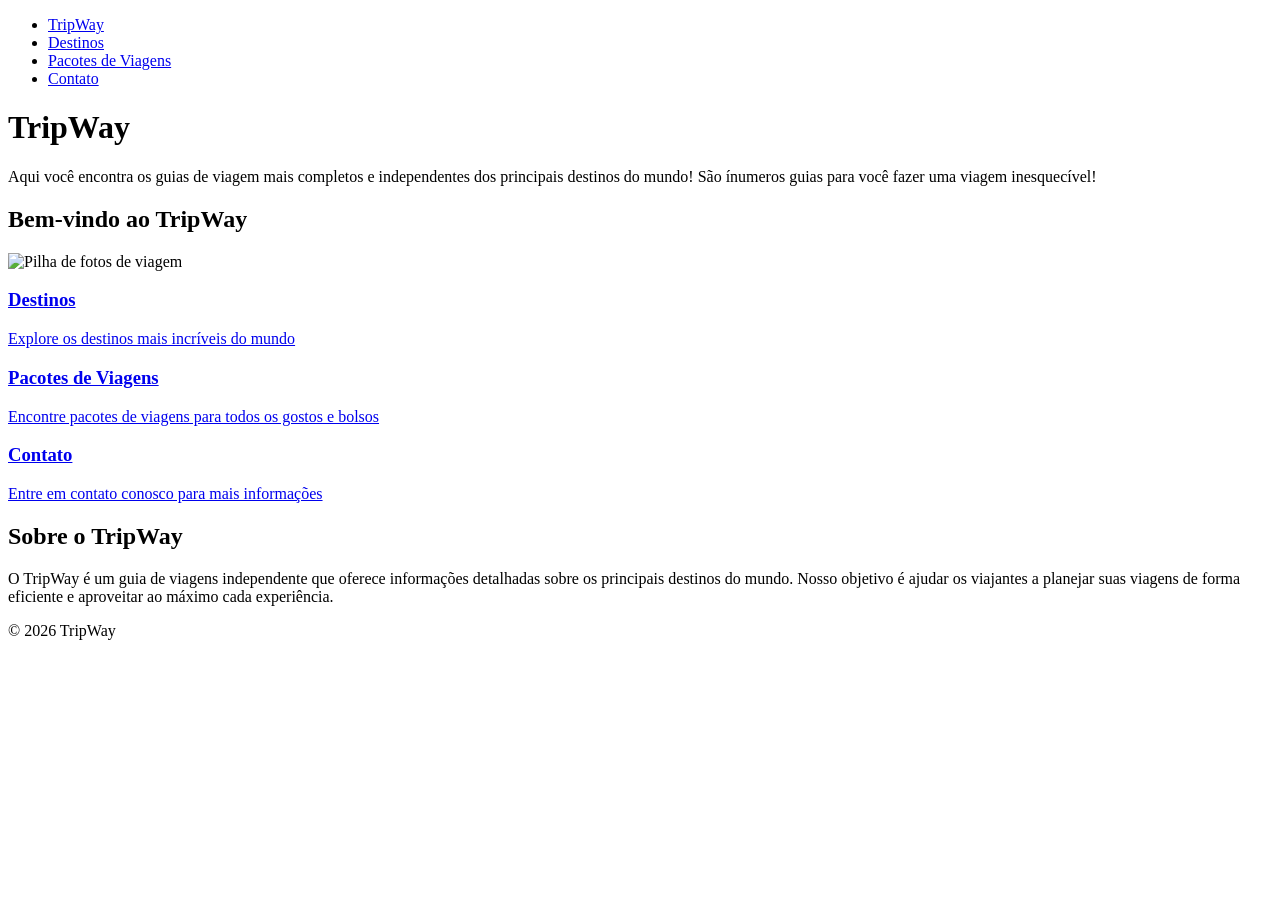
==== index.html @ 08980b52 "Merge pull request #4 from TripWay-Guia-de-Viagens/site_tripway Site tripway" ====
<!DOCTYPE html>
<html lang="pt-br">
<head>
    <meta charset="UTF-8">
    <meta name="viewport" content="width=device-width, initial-scale=1.0">
    <title>TripWay - Guia de Viagens</title>
</head>
<body>
    <nav>
        <ul>
            <li><a href="./index.html">TripWay</a></li>
            <li><a href="./pages/destinos.html">Destinos</a></li>
            <li><a href="./pages/pacotes.html">Pacotes de Viagens</a></li>
            <li><a href="./pages/contato.html">Contato</a></li>
        </ul>
    </nav>
    
    <header>
        <h1>TripWay</h1>
        <p>Aqui você encontra os guias de viagem mais completos e independentes dos principais destinos do mundo! São ínumeros guias para você fazer uma viagem inesquecível!</p>
    </header>

    <main>
        <section>
            <h2>Bem-vindo ao TripWay</h2>
            <img src="./images/imagemhome.jpg" alt="Pilha de fotos de viagem">

            <a href="./pages/destinos.html">
                <h3>Destinos</h3>
                <p>Explore os destinos mais incríveis do mundo</p>
            </a>

            <a href="./pages/pacotes.html">
                <h3>Pacotes de Viagens</h3>
                <p>Encontre pacotes de viagens para todos os gostos e bolsos</p>
            </a>

            <a href="./pages/contato.html">
                <h3>Contato</h3>
                <p>Entre em contato conosco para mais informações</p>
            </a>
        </section>

        <section>
            <h2>Sobre o TripWay</h2>
            <p>O TripWay é um guia de viagens independente que oferece informações detalhadas sobre os principais destinos do mundo. Nosso objetivo é ajudar os viajantes a planejar suas viagens de forma eficiente e aproveitar ao máximo cada experiência.</p>
        </section>
    </main>
    
    <footer>
        <p>© 2026 TripWay</p>
    </footer>
</body>
</html>
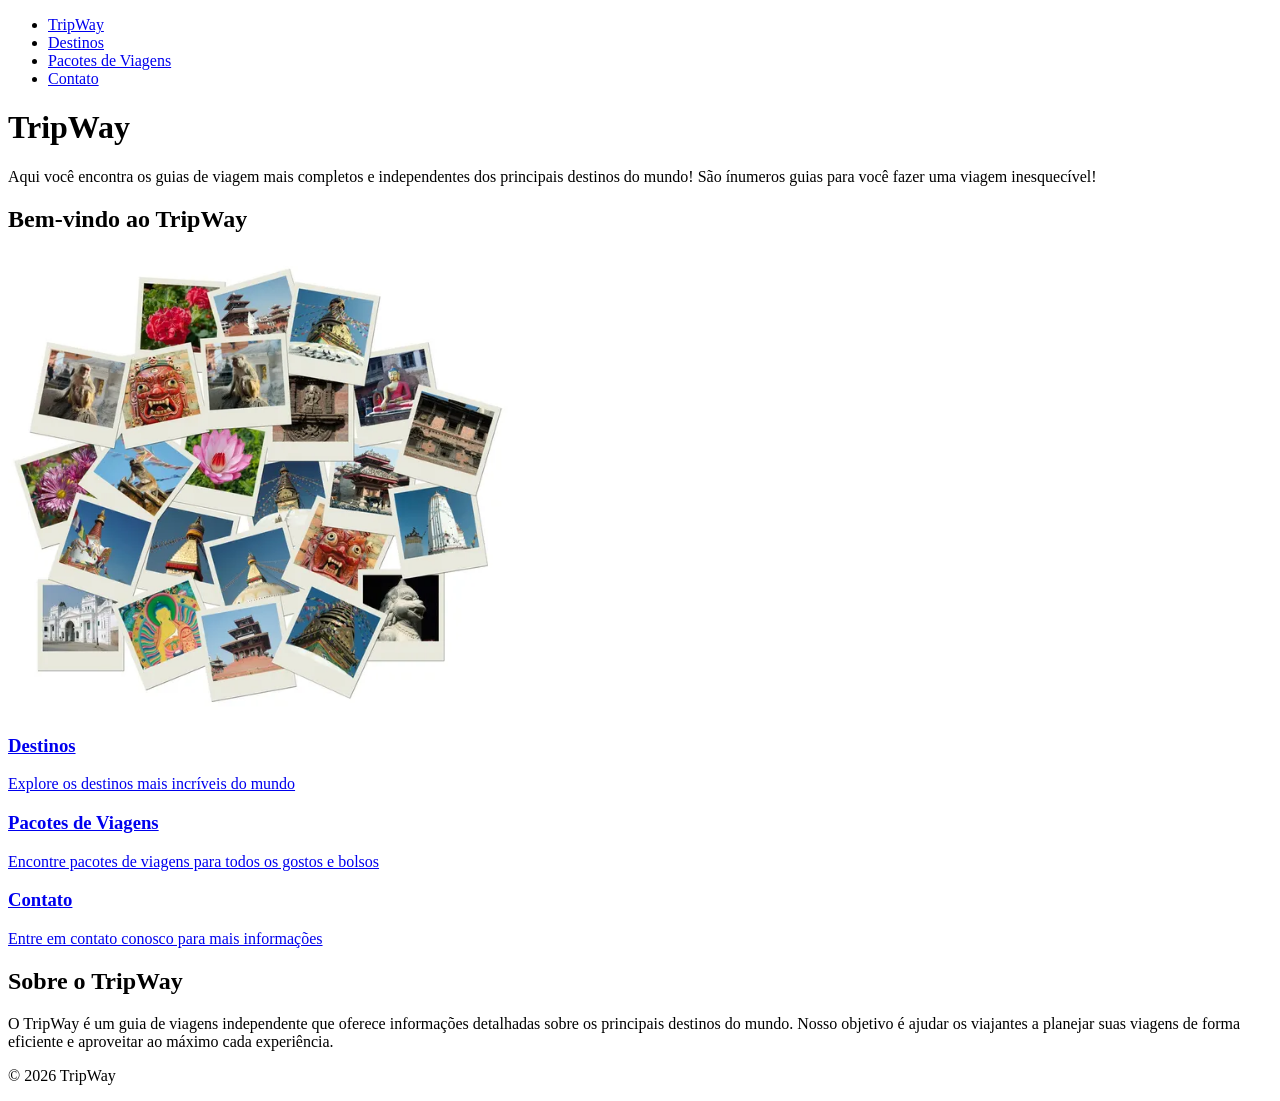
==== commit 7f8c12d4: "Merge pull request #5 from TripWay-Guia-de-Viagens/estrutura-tripway Estrutura tripway" ====
--- a/index.html
+++ b/index.html
@@ -23,7 +23,7 @@
     <main>
         <section>
             <h2>Bem-vindo ao TripWay</h2>
-            <img src="./images/imagemhome.jpg" alt="Pilha de fotos de viagem">
+            <img src="./images/homeimagem.jpg" width="500" alt="Pilha de fotos de viagem">
 
             <a href="./pages/destinos.html">
                 <h3>Destinos</h3>
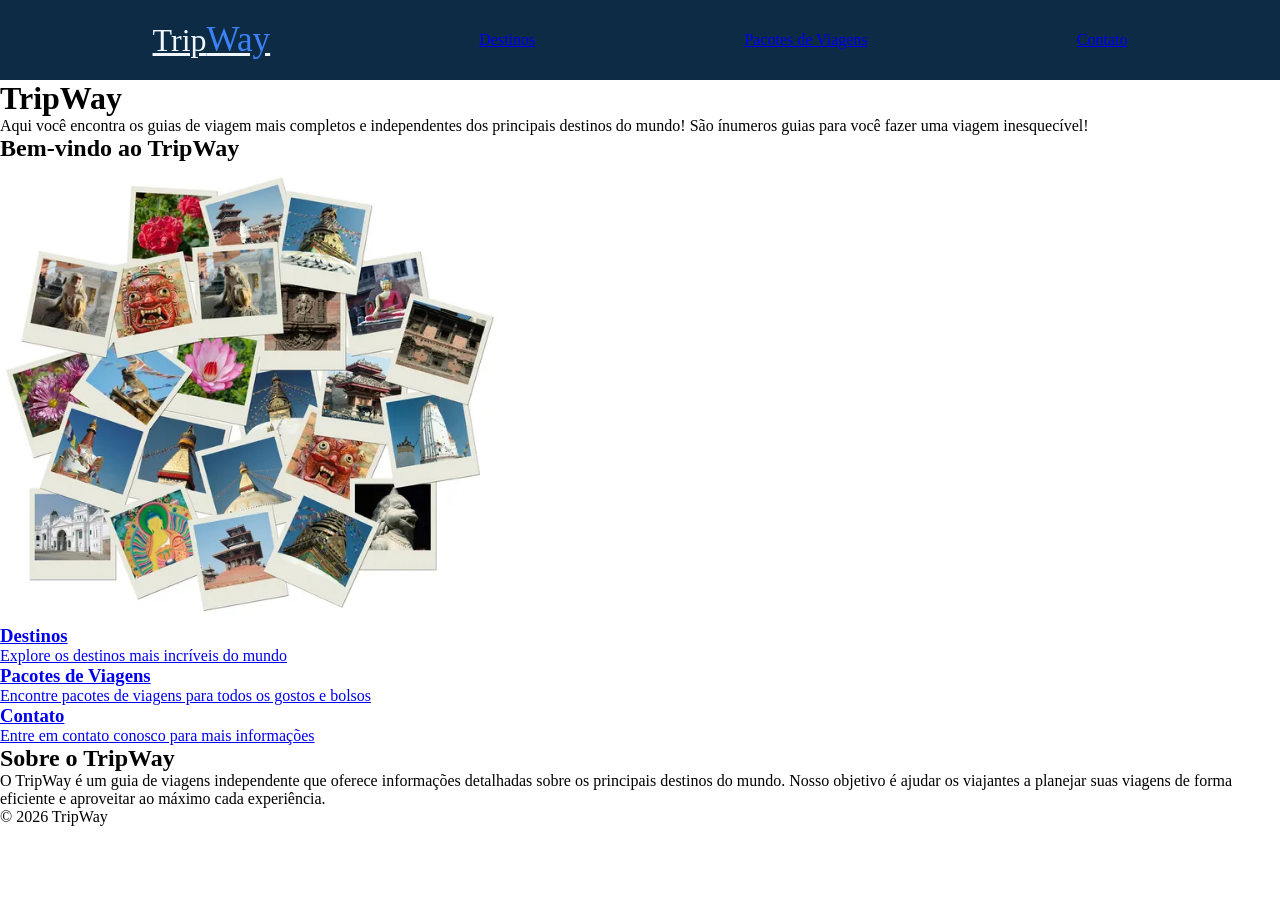
==== commit 0e4c7213: "primeiro css do menu de navegação do index" ====
--- a/index.html
+++ b/index.html
@@ -3,15 +3,18 @@
 <head>
     <meta charset="UTF-8">
     <meta name="viewport" content="width=device-width, initial-scale=1.0">
+    <link rel="stylesheet" href="./css/style.css">
+    <link rel="stylesheet" href="https://cdnjs.cloudflare.com/ajax/libs/font-awesome/6.0.0/css/all.min.css" />
     <title>TripWay - Guia de Viagens</title>
 </head>
 <body>
     <nav>
         <ul>
-            <li><a href="./index.html">TripWay</a></li>
-            <li><a href="./pages/destinos.html">Destinos</a></li>
-            <li><a href="./pages/pacotes.html">Pacotes de Viagens</a></li>
-            <li><a href="./pages/contato.html">Contato</a></li>
+            <li><a id="logo" href="./index.html">Trip<span id="way">Way</span></a></li>
+
+            <li><a class="pages" href="./pages/destinos.html">Destinos</a></li>
+            <li><a class="pages" href="./pages/pacotes.html">Pacotes de Viagens</a></li>
+            <li><a class="pages" href="./pages/contato.html">Contato</a></li>
         </ul>
     </nav>
     
--- a/css/style.css
+++ b/css/style.css
@@ -0,0 +1,46 @@
+* {
+    margin: 0;
+    padding: 0;
+    box-sizing: border-box;
+}
+
+:root {
+    --background-color: #ffffff;
+    --primary-color: #0d2b45;
+    --element-color: #3b82f6;
+    --card-color: #eff6ff;
+}
+
+nav {
+    padding: 20px 60px;
+    background-color: var(--primary-color);
+    justify-content: space-between;
+    align-items: center;
+    gap: 1.5rem;
+}
+
+nav ul{
+    display: flex;
+    justify-content: space-around;
+    align-items: center;
+    list-style: none;
+    gap: 1.5rem;
+}
+
+.pages {
+    display: flex;
+    justify-content: space-around;
+    align-items: center;
+    flex-direction: row-reverse;
+
+}
+
+#logo {
+    color: var(--card-color);
+    font-size: 2rem;
+}
+
+#way {
+    color: var(--element-color);
+    font-size: 2.2rem;
+}
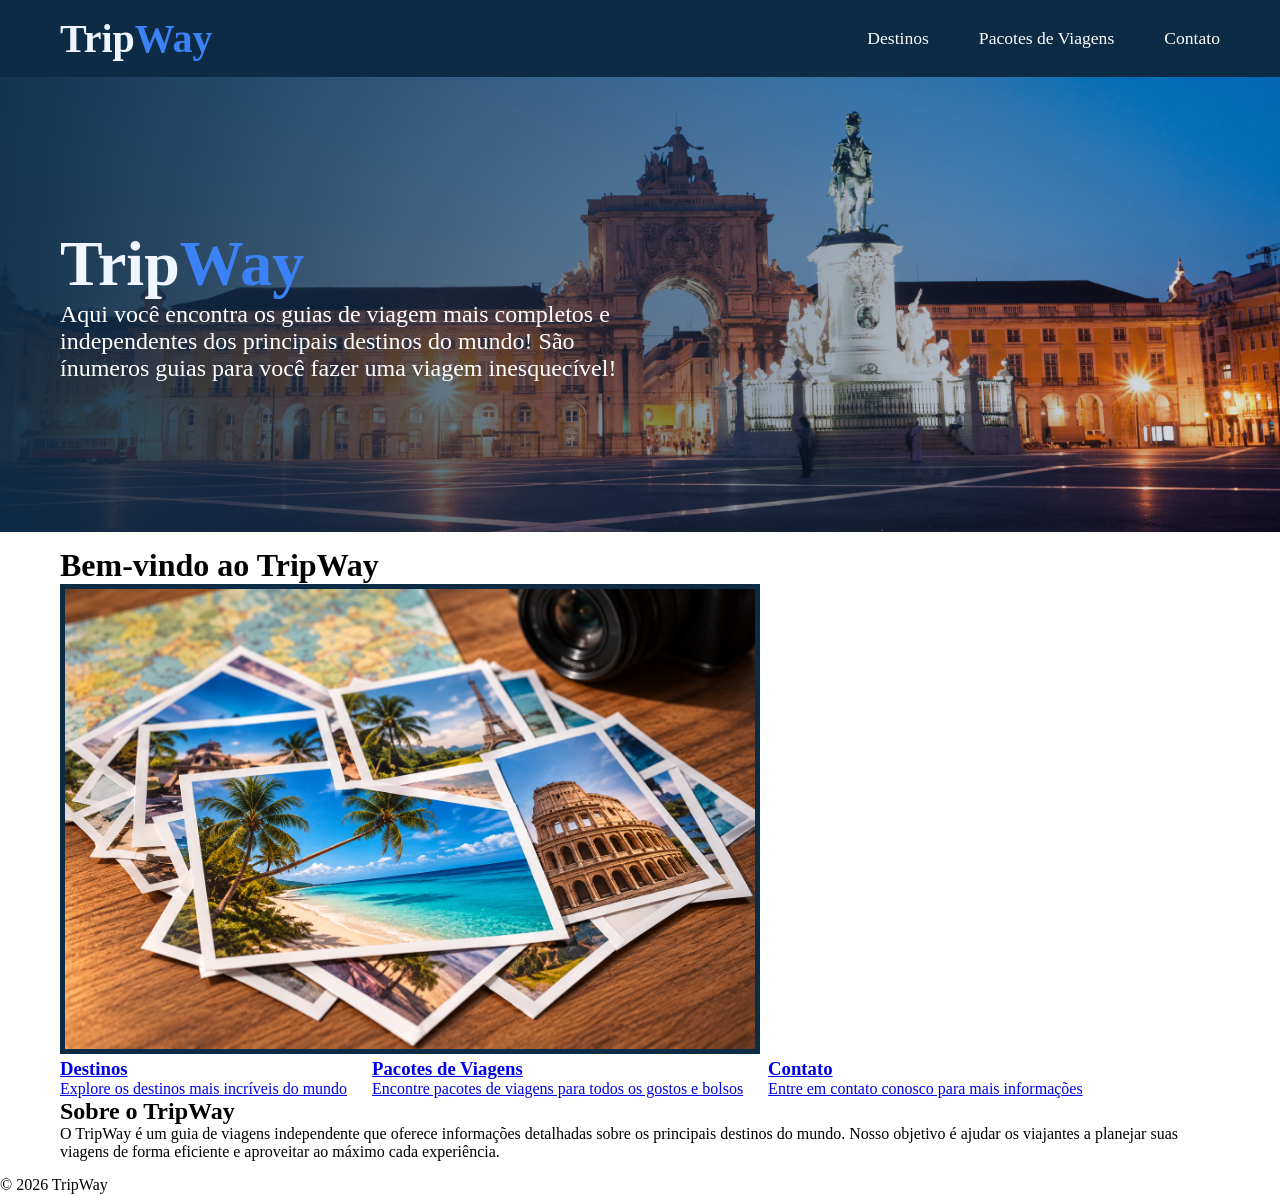
==== commit c7736e7f: "Estilizado header do site" ====
--- a/index.html
+++ b/index.html
@@ -9,45 +9,46 @@
 </head>
 <body>
     <nav>
+
+        <a class="logo" href="./index.html">Trip<span class="way">Way</span></a>
         <ul>
-            <li><a id="logo" href="./index.html">Trip<span id="way">Way</span></a></li>
-
             <li><a class="pages" href="./pages/destinos.html">Destinos</a></li>
             <li><a class="pages" href="./pages/pacotes.html">Pacotes de Viagens</a></li>
             <li><a class="pages" href="./pages/contato.html">Contato</a></li>
         </ul>
     </nav>
     
-    <header>
-        <h1>TripWay</h1>
+    <header class="header-container">
+        <h1 class="logo">Trip<span class="way">Way</span></h1>
         <p>Aqui você encontra os guias de viagem mais completos e independentes dos principais destinos do mundo! São ínumeros guias para você fazer uma viagem inesquecível!</p>
     </header>
 
     <main>
         <section>
-            <h2>Bem-vindo ao TripWay</h2>
-            <img src="./images/homeimagem.jpg" width="500" alt="Pilha de fotos de viagem">
+            <h2 class="welcome">Bem-vindo ao TripWay</h2>
+            <img class="home-image" src="./images/homeimage.png" width="700" alt="Pilha de fotos de viagem">
 
+            <div class="content">
             <a href="./pages/destinos.html">
                 <h3>Destinos</h3>
                 <p>Explore os destinos mais incríveis do mundo</p>
             </a>
-
             <a href="./pages/pacotes.html">
                 <h3>Pacotes de Viagens</h3>
                 <p>Encontre pacotes de viagens para todos os gostos e bolsos</p>
             </a>
-
             <a href="./pages/contato.html">
                 <h3>Contato</h3>
                 <p>Entre em contato conosco para mais informações</p>
             </a>
-        </section>
-
+             </div>
+            
         <section>
             <h2>Sobre o TripWay</h2>
             <p>O TripWay é um guia de viagens independente que oferece informações detalhadas sobre os principais destinos do mundo. Nosso objetivo é ajudar os viajantes a planejar suas viagens de forma eficiente e aproveitar ao máximo cada experiência.</p>
         </section>
+        </section>
+       
     </main>
     
     <footer>
--- a/css/style.css
+++ b/css/style.css
@@ -12,35 +12,75 @@
 }
 
 nav {
-    padding: 20px 60px;
-    background-color: var(--primary-color);
+    display: flex;
     justify-content: space-between;
     align-items: center;
-    gap: 1.5rem;
+    padding: 15px 60px;
+    background-color: var(--primary-color);
 }
 
-nav ul{
+nav ul {
     display: flex;
-    justify-content: space-around;
     align-items: center;
     list-style: none;
-    gap: 1.5rem;
+    gap: 50px;
 }
 
 .pages {
-    display: flex;
-    justify-content: space-around;
-    align-items: center;
-    flex-direction: row-reverse;
-
+    color: var(--background-color);
+    text-decoration: none;
+    font-size: 1.1rem;
 }
 
-#logo {
+.logo {
     color: var(--card-color);
+    font-size: 2.5rem;
+    font-weight: bold;
+    text-decoration: none;
+}
+
+.way {
+    color: var(--element-color);
+}
+
+.header-container {
+    display: flex;
+    padding: 150px 60px;
+    flex-direction: column;
+    background: linear-gradient(
+        to right,
+        rgba(13, 43, 69, 0.95),
+        rgba(13, 43, 69, 0.1)
+    ), url("../images/imagensDestino/portugal.jpg");
+
+    background-size: cover;
+}
+
+.header-container p {
+    max-width: 600px;
+    color: var(--background-color);
+    font-size: 1.5rem;
+}
+.header-container h1 {
+    font-size: 4rem;
+}
+
+main {
+    display: flex;
+    padding: 15px 60px;
+    align-items: center;
+}
+
+.welcome {
     font-size: 2rem;
 }
 
-#way {
-    color: var(--element-color);
-    font-size: 2.2rem;
+.home-image {
+    border: 5px solid var(--primary-color);
+}
+
+.content {
+    display: flex;
+    align-items: center;
+    gap: 25px;
 }
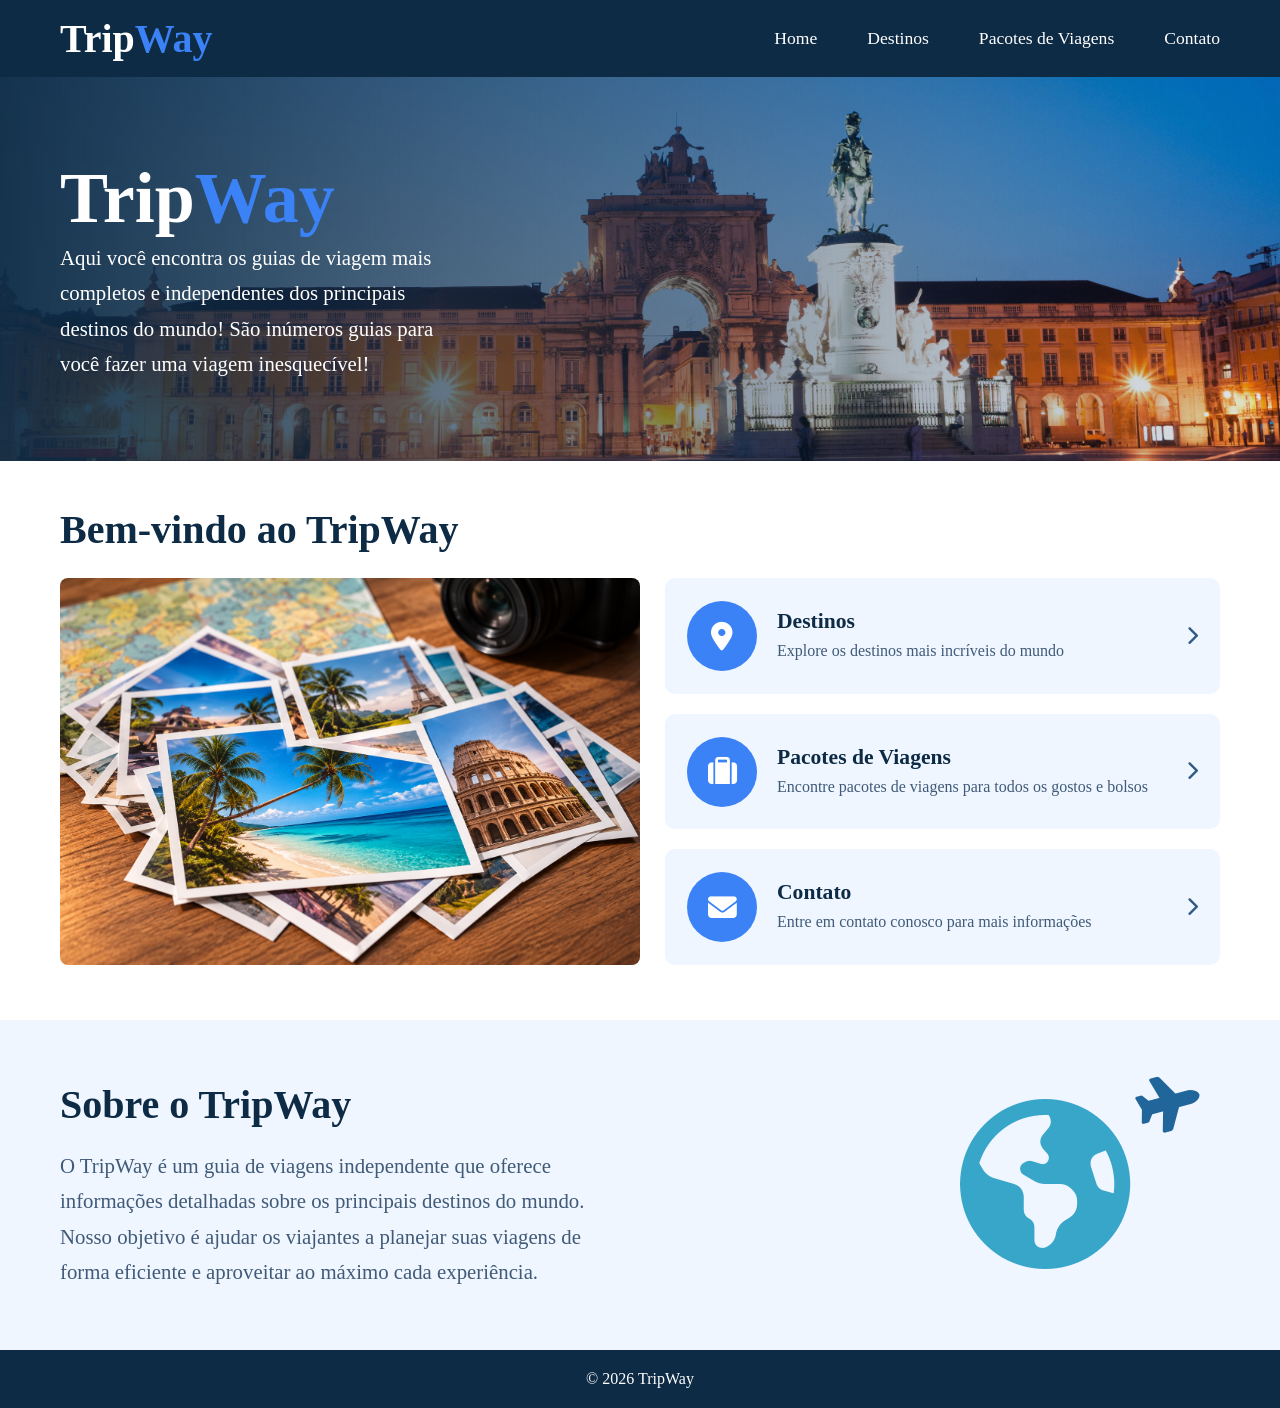
==== commit 4cdc409a: "Estilização completa da página Home" ====
--- a/index.html
+++ b/index.html
@@ -1,58 +1,124 @@
-<!DOCTYPE html>
+
+<!doctype html>
 <html lang="pt-br">
 <head>
     <meta charset="UTF-8">
     <meta name="viewport" content="width=device-width, initial-scale=1.0">
     <link rel="stylesheet" href="./css/style.css">
-    <link rel="stylesheet" href="https://cdnjs.cloudflare.com/ajax/libs/font-awesome/6.0.0/css/all.min.css" />
+    <link rel="stylesheet" href="https://cdnjs.cloudflare.com/ajax/libs/font-awesome/6.5.1/css/all.min.css">
     <title>TripWay - Guia de Viagens</title>
 </head>
 <body>
+
+    <!-- NAVEGAÇÃO -->
     <nav>
+        <a class="logo" href="./index.html">
+            Trip<span class="way">Way</span>
+        </a>
 
-        <a class="logo" href="./index.html">Trip<span class="way">Way</span></a>
         <ul>
+            <li><a class="pages" href="./index.html">Home</a></li>
             <li><a class="pages" href="./pages/destinos.html">Destinos</a></li>
             <li><a class="pages" href="./pages/pacotes.html">Pacotes de Viagens</a></li>
             <li><a class="pages" href="./pages/contato.html">Contato</a></li>
         </ul>
     </nav>
-    
+
     <header class="header-container">
-        <h1 class="logo">Trip<span class="way">Way</span></h1>
-        <p>Aqui você encontra os guias de viagem mais completos e independentes dos principais destinos do mundo! São ínumeros guias para você fazer uma viagem inesquecível!</p>
+        <h1 class="hero-title">
+            Trip<span class="way">Way</span>
+        </h1>
+
+        <p>
+            Aqui você encontra os guias de viagem mais completos e
+            independentes dos principais destinos do mundo! São inúmeros
+            guias para você fazer uma viagem inesquecível!
+        </p>
     </header>
 
     <main>
-        <section>
+        <section class="welcome-section">
+
             <h2 class="welcome">Bem-vindo ao TripWay</h2>
-            <img class="home-image" src="./images/homeimage.png" width="700" alt="Pilha de fotos de viagem">
 
             <div class="content">
-            <a href="./pages/destinos.html">
-                <h3>Destinos</h3>
-                <p>Explore os destinos mais incríveis do mundo</p>
-            </a>
-            <a href="./pages/pacotes.html">
-                <h3>Pacotes de Viagens</h3>
-                <p>Encontre pacotes de viagens para todos os gostos e bolsos</p>
-            </a>
-            <a href="./pages/contato.html">
-                <h3>Contato</h3>
-                <p>Entre em contato conosco para mais informações</p>
-            </a>
-             </div>
-            
-        <section>
-            <h2>Sobre o TripWay</h2>
-            <p>O TripWay é um guia de viagens independente que oferece informações detalhadas sobre os principais destinos do mundo. Nosso objetivo é ajudar os viajantes a planejar suas viagens de forma eficiente e aproveitar ao máximo cada experiência.</p>
+
+                <img
+                    class="home-image"
+                    src="./images/homeimage.png"
+                    alt="Pilha de fotografias de viagens"
+                >
+
+                <div class="nav-links">
+
+                    <a class="link-card" href="./pages/destinos.html">
+                        <span class="card-icon">
+                            <i class="fa-solid fa-location-dot"></i>
+                        </span>
+
+                        <span class="card-text">
+                            <h3>Destinos</h3>
+                            <p>Explore os destinos mais incríveis do mundo</p>
+                        </span>
+
+                        <i class="fa-solid fa-chevron-right arrow"></i>
+                    </a>
+
+                    <a class="link-card" href="./pages/pacotes.html">
+                        <span class="card-icon">
+                            <i class="fa-solid fa-suitcase"></i>
+                        </span>
+
+                        <span class="card-text">
+                            <h3>Pacotes de Viagens</h3>
+                            <p>Encontre pacotes de viagens para todos os gostos e bolsos</p>
+                        </span>
+
+                        <i class="fa-solid fa-chevron-right arrow"></i>
+                    </a>
+
+                    <a class="link-card" href="./pages/contato.html">
+                        <span class="card-icon">
+                            <i class="fa-solid fa-envelope"></i>
+                        </span>
+
+                        <span class="card-text">
+                            <h3>Contato</h3>
+                            <p>Entre em contato conosco para mais informações</p>
+                        </span>
+
+                        <i class="fa-solid fa-chevron-right arrow"></i>
+                    </a>
+
+                </div>
+            </div>
         </section>
+        <section class="about-section">
+
+            <div class="about-text">
+                <h2>Sobre o TripWay</h2>
+
+                <p>
+                    O TripWay é um guia de viagens independente que oferece
+                    informações detalhadas sobre os principais destinos do
+                    mundo. Nosso objetivo é ajudar os viajantes a planejar
+                    suas viagens de forma eficiente e aproveitar ao máximo
+                    cada experiência.
+                </p>
+            </div>
+
+            <div class="about-illustration">
+                <i class="fa-solid fa-earth-americas globe"></i>
+                <i class="fa-solid fa-plane plane"></i>
+            </div>
+
         </section>
-       
+
     </main>
-    
+
     <footer>
         <p>© 2026 TripWay</p>
     </footer>
+
 </body>
-</html>+</html>
--- a/css/style.css
+++ b/css/style.css
@@ -9,6 +9,7 @@
     --primary-color: #0d2b45;
     --element-color: #3b82f6;
     --card-color: #eff6ff;
+    --text-color: #405a78;
 }
 
 nav {
@@ -32,8 +33,12 @@
     font-size: 1.1rem;
 }
 
+.pages:hover {
+    color: var(--element-color);
+}
+
 .logo {
-    color: var(--card-color);
+    color: var(--background-color);
     font-size: 2.5rem;
     font-weight: bold;
     text-decoration: none;
@@ -45,42 +50,424 @@
 
 .header-container {
     display: flex;
-    padding: 150px 60px;
     flex-direction: column;
-    background: linear-gradient(
-        to right,
-        rgba(13, 43, 69, 0.95),
-        rgba(13, 43, 69, 0.1)
-    ), url("../images/imagensDestino/portugal.jpg");
+    justify-content: center;
+    padding: 80px 60px;
+    min-height: 365px;
+
+    background:
+        linear-gradient(
+            to right,
+            rgba(13, 43, 69, 0.95),
+            rgba(13, 43, 69, 0.1)
+        ),
+        url("../images/imagensDestino/portugal.jpg");
 
     background-size: cover;
 }
 
+.hero-title {
+    color: var(--background-color);
+    font-size: 4.5rem;
+    font-weight: bold;
+}
+
 .header-container p {
-    max-width: 600px;
-    color: var(--background-color);
-    font-size: 1.5rem;
-}
-.header-container h1 {
-    font-size: 4rem;
+    max-width: 400px;
+    color: var(--background-color);
+    font-size: 1.3rem;
+    line-height: 1.7;
+}
+
+.header-container h4 {
+    max-width: 400px;
+    color: var(--background-color);
+    font-size: 1.3rem;
+    line-height: 1.7;
 }
 
 main {
-    display: flex;
-    padding: 15px 60px;
-    align-items: center;
+    background-color: var(--background-color);
+}
+
+.welcome-section {
+    padding: 45px 60px 55px;
 }
 
 .welcome {
-    font-size: 2rem;
+    color: var(--primary-color);
+    font-size: 2.5rem;
+    margin-bottom: 25px;
+}
+
+.content {
+    display: flex;
+    gap: 25px;
+    align-items: stretch;
 }
 
 .home-image {
-    border: 5px solid var(--primary-color);
-}
-
-.content {
-    display: flex;
-    align-items: center;
-    gap: 25px;
+    width: 50%;
+    object-fit: cover;
+    border-radius: 8px;
+}
+
+.nav-links {
+    display: flex;
+    flex-direction: column;
+    justify-content: space-between;
+    flex: 1;
+    gap: 20px;
+}
+
+.link-card {
+    display: flex;
+    align-items: center;
+    gap: 20px;
+    flex: 1;
+
+    padding: 20px 22px;
+    background-color: var(--card-color);
+    border-radius: 10px;
+
+    text-decoration: none;
+    color: var(--primary-color);
+
+    transition: 0.2s;
+}
+
+.link-card:hover {
+    background-color: #dcecff;
+}
+
+.card-icon {
+    display: flex;
+    justify-content: center;
+    align-items: center;
+
+    min-width: 70px;
+    height: 70px;
+
+    background-color: var(--element-color);
+    color: var(--background-color);
+    border-radius: 50%;
+    font-size: 1.8rem;
+}
+
+.card-text {
+    flex: 1;
+}
+
+.card-text h3 {
+    font-size: 1.35rem;
+    margin-bottom: 5px;
+}
+
+.card-text p {
+    font-size: 1rem;
+    line-height: 1.5;
+    color: var(--text-color);
+}
+
+.arrow {
+    color: #315b85;
+    font-size: 1.2rem;
+}
+
+.about-section {
+    display: flex;
+    justify-content: space-between;
+    align-items: center;
+
+    padding: 50px 60px;
+    background-color: var(--card-color);
+}
+
+.about-text {
+    max-width: 550px;
+}
+
+.about-text h2 {
+    color: var(--primary-color);
+    font-size: 2.5rem;
+    margin-bottom: 20px;
+}
+
+.about-text p {
+    color: var(--text-color);
+    font-size: 1.3rem;
+    line-height: 1.7;
+}
+
+.about-illustration {
+    position: relative;
+    display: flex;
+    justify-content: center;
+    align-items: center;
+
+    width: 350px;
+    height: 230px;
+}
+
+.globe {
+    color: #38a6c9;
+    font-size: 170px;
+}
+
+.plane {
+    position: absolute;
+    top: 5px;
+    right: 20px;
+
+    color: #21669a;
+    font-size: 3.5rem;
+    transform: rotate(-15deg);
+}
+
+footer {
+    display: flex;
+    justify-content: center;
+    align-items: center;
+
+    padding: 20px;
+    background-color: var(--primary-color);
+    color: var(--background-color);
+}
+
+/* RESPONSIVIDADE */
+
+@media (max-width: 850px) {
+
+    nav {
+        padding: 15px 25px;
+        flex-wrap: wrap;
+        gap: 20px;
+    }
+
+    nav ul {
+        gap: 20px;
+        flex-wrap: wrap;
+    }
+
+    .content {
+        flex-direction: column;
+    }
+
+    .home-image {
+        width: 100%;
+        max-height: 350px;
+    }
+
+    .link-card {
+        min-height: 120px;
+    }
+
+    .about-section {
+        gap: 30px;
+    }
+}
+
+.destination-list {
+    display: flex;
+    flex-direction: column;
+    gap: 30px;
+    list-style: none;
+}
+
+/* CADA PAÍS */
+
+.destination-item {
+    display: flex;
+    justify-content: space-between;
+    align-items: center;
+    gap: 40px;
+}
+
+.destination-info {
+    flex: 1;
+}
+
+.destination-info h2 {
+    color: var(--primary-color);
+    font-size: 2.1rem;
+    margin-bottom: 12px;
+}
+
+.destination-info p {
+    color: var(--text-color);
+    font-size: 1.05rem;
+    line-height: 1.6;
+}
+
+.destination-item > img {
+    width: 45%;
+    height: 185px;
+    object-fit: cover;
+    border-radius: 9px;
+}
+
+/* SUBDESTINOS DO BRASIL */
+
+.brazil-subdestinations {
+    display: flex;
+    flex-direction: column;
+    gap: 20px;
+    margin-top: 20px;
+}
+
+.subdestination {
+    display: flex;
+    align-items: center;
+    gap: 20px;
+    padding: 15px;
+    background-color: var(--card-color);
+    border-radius: 10px;
+}
+
+.subdestination img {
+    width: 180px;
+    height: 110px;
+    object-fit: cover;
+    border-radius: 8px;
+}
+
+.subdestination h3 {
+    color: var(--primary-color);
+    margin-bottom: 8px;
+}
+
+.subdestination p {
+    color: var(--text-color);
+    line-height: 1.5;
+}
+
+/* RODAPÉ */
+
+footer {
+    display: flex;
+    justify-content: center;
+    align-items: center;
+    padding: 20px;
+    background-color: var(--primary-color);
+    color: var(--background-color);
+}
+
+/* RESPONSIVIDADE */
+
+@media (max-width: 850px) {
+
+    nav {
+        padding: 15px 25px;
+    }
+
+    nav ul {
+        gap: 20px;
+    }
+
+    .destination-item {
+        gap: 20px;
+    }
+
+    .destination-item > img {
+        width: 40%;
+    }
+
+    main {
+        padding: 30px;
+    }
+}
+
+@media (max-width: 600px) {
+
+    nav {
+        flex-direction: column;
+        gap: 20px;
+    }
+
+    nav ul {
+        flex-wrap: wrap;
+        justify-content: center;
+    }
+
+    header {
+        padding: 50px 25px;
+    }
+
+    header h1 {
+        font-size: 3rem;
+    }
+
+    main {
+        padding: 25px 20px;
+    }
+
+    .destination-item {
+        flex-direction: column;
+        align-items: stretch;
+    }
+
+    .destination-item > img {
+        width: 100%;
+        height: 200px;
+    }
+
+    .subdestination {
+        flex-direction: column;
+        align-items: stretch;
+    }
+
+    .subdestination img {
+        width: 100%;
+        height: 180px;
+    }
+}
+
+@media (max-width: 600px) {
+
+    nav {
+        flex-direction: column;
+    }
+
+    nav ul {
+        justify-content: center;
+        gap: 15px;
+    }
+
+    .pages {
+        font-size: 0.9rem;
+    }
+
+    .header-container {
+        padding: 70px 25px;
+    }
+
+    .hero-title {
+        font-size: 3rem;
+    }
+
+    .header-container p {
+        font-size: 1.1rem;
+    }
+
+    .welcome-section {
+        padding: 30px 20px;
+    }
+
+    .welcome,
+    .about-text h2 {
+        font-size: 2rem;
+    }
+
+    .about-section {
+        flex-direction: column;
+        padding: 35px 25px;
+    }
+
+    .about-text p {
+        font-size: 1.1rem;
+    }
+
+    .about-illustration {
+        width: 100%;
+    }
 }
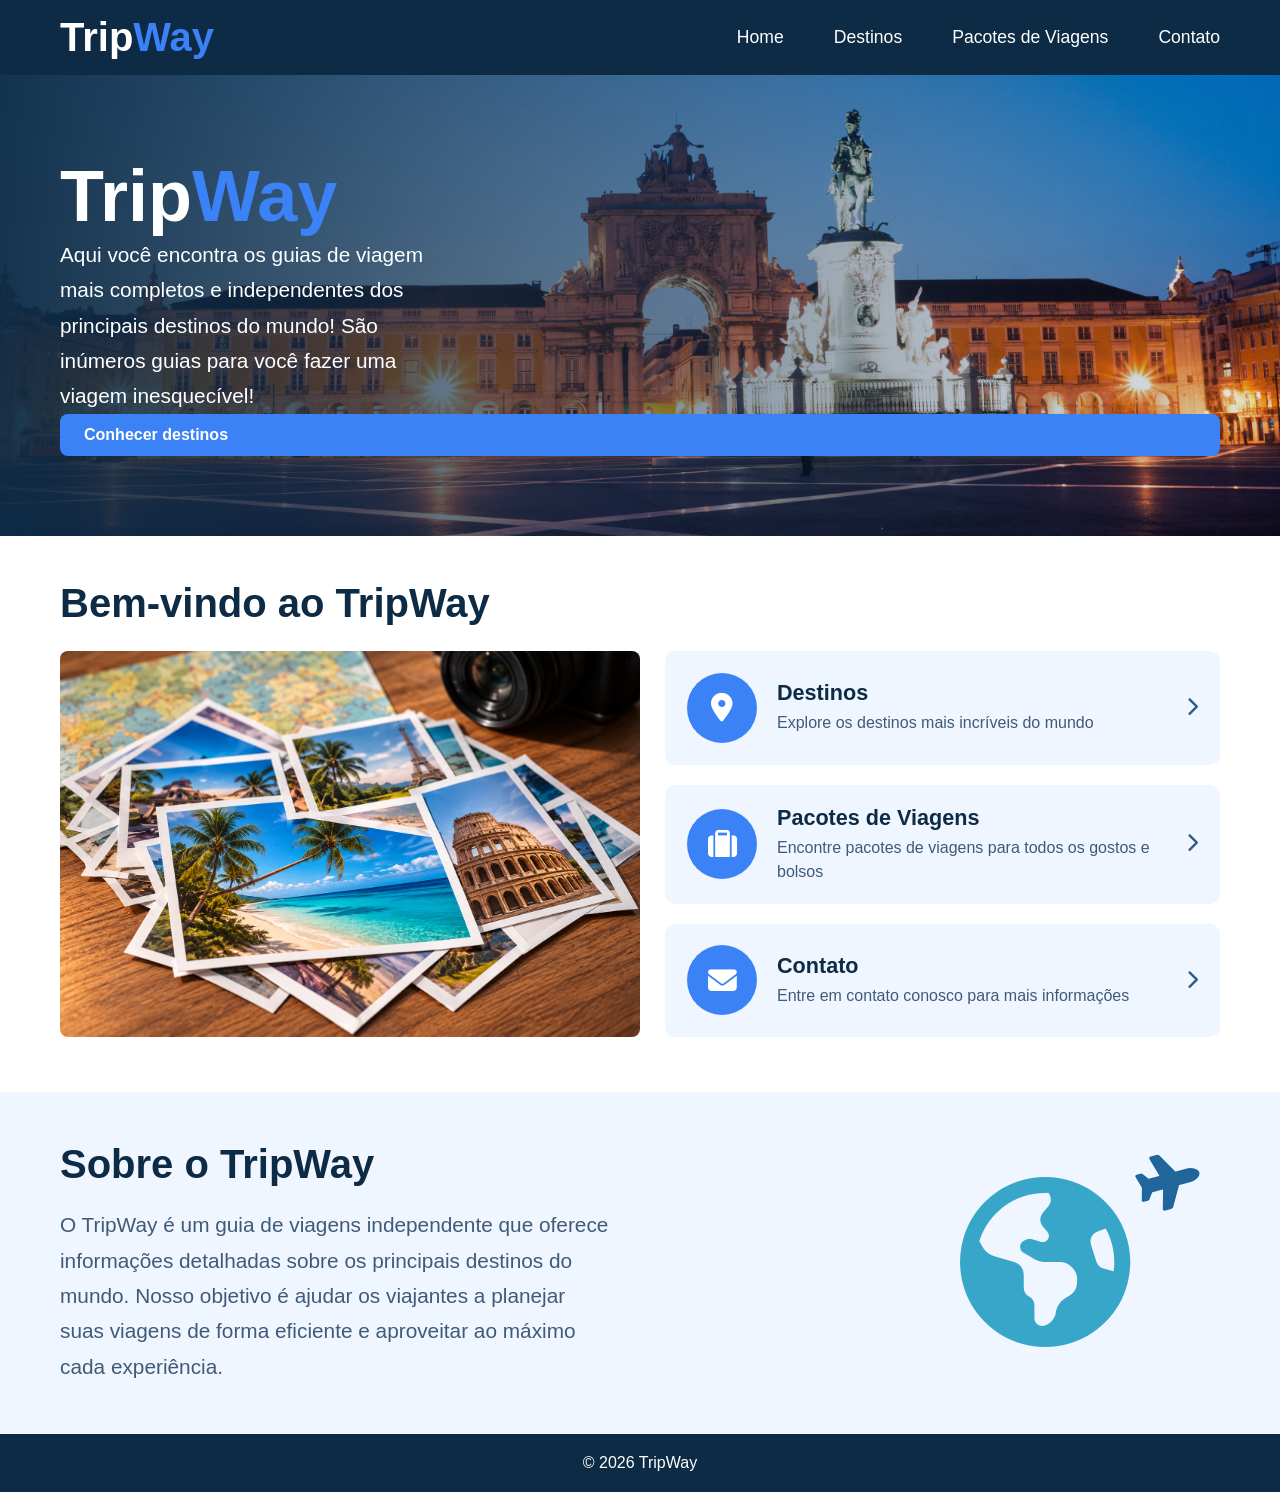
==== commit ba14c135: "Adicionado botão na home, e finalizando as outras paginas" ====
--- a/index.html
+++ b/index.html
@@ -34,6 +34,7 @@
             independentes dos principais destinos do mundo! São inúmeros
             guias para você fazer uma viagem inesquecível!
         </p>
+        <a class="btn" href="./pages/destinos.html">Conhecer destinos</a>
     </header>
 
     <main>
--- a/css/style.css
+++ b/css/style.css
@@ -10,6 +10,12 @@
     --element-color: #3b82f6;
     --card-color: #eff6ff;
     --text-color: #405a78;
+}
+
+body {
+    font-family: "Poppins", sans-serif;
+    background-color: var(--background-color);
+    color: var(--text-color);
 }
 
 nav {
@@ -234,6 +240,21 @@
     color: var(--background-color);
 }
 
+.btn {
+    display: inline-block;
+    padding: 0.75rem 1.5rem;
+    background-color: var(--element-color);
+    color: var(--background-color);
+    border-radius: 8px;
+    text-decoration: none;
+    font-weight: 600;
+    transition: 0.2s;
+}
+
+.btn:hover {
+    background-color: var(--primary-color);
+}
+
 /* RESPONSIVIDADE */
 
 @media (max-width: 850px) {
@@ -267,161 +288,6 @@
     }
 }
 
-.destination-list {
-    display: flex;
-    flex-direction: column;
-    gap: 30px;
-    list-style: none;
-}
-
-/* CADA PAÍS */
-
-.destination-item {
-    display: flex;
-    justify-content: space-between;
-    align-items: center;
-    gap: 40px;
-}
-
-.destination-info {
-    flex: 1;
-}
-
-.destination-info h2 {
-    color: var(--primary-color);
-    font-size: 2.1rem;
-    margin-bottom: 12px;
-}
-
-.destination-info p {
-    color: var(--text-color);
-    font-size: 1.05rem;
-    line-height: 1.6;
-}
-
-.destination-item > img {
-    width: 45%;
-    height: 185px;
-    object-fit: cover;
-    border-radius: 9px;
-}
-
-/* SUBDESTINOS DO BRASIL */
-
-.brazil-subdestinations {
-    display: flex;
-    flex-direction: column;
-    gap: 20px;
-    margin-top: 20px;
-}
-
-.subdestination {
-    display: flex;
-    align-items: center;
-    gap: 20px;
-    padding: 15px;
-    background-color: var(--card-color);
-    border-radius: 10px;
-}
-
-.subdestination img {
-    width: 180px;
-    height: 110px;
-    object-fit: cover;
-    border-radius: 8px;
-}
-
-.subdestination h3 {
-    color: var(--primary-color);
-    margin-bottom: 8px;
-}
-
-.subdestination p {
-    color: var(--text-color);
-    line-height: 1.5;
-}
-
-/* RODAPÉ */
-
-footer {
-    display: flex;
-    justify-content: center;
-    align-items: center;
-    padding: 20px;
-    background-color: var(--primary-color);
-    color: var(--background-color);
-}
-
-/* RESPONSIVIDADE */
-
-@media (max-width: 850px) {
-
-    nav {
-        padding: 15px 25px;
-    }
-
-    nav ul {
-        gap: 20px;
-    }
-
-    .destination-item {
-        gap: 20px;
-    }
-
-    .destination-item > img {
-        width: 40%;
-    }
-
-    main {
-        padding: 30px;
-    }
-}
-
-@media (max-width: 600px) {
-
-    nav {
-        flex-direction: column;
-        gap: 20px;
-    }
-
-    nav ul {
-        flex-wrap: wrap;
-        justify-content: center;
-    }
-
-    header {
-        padding: 50px 25px;
-    }
-
-    header h1 {
-        font-size: 3rem;
-    }
-
-    main {
-        padding: 25px 20px;
-    }
-
-    .destination-item {
-        flex-direction: column;
-        align-items: stretch;
-    }
-
-    .destination-item > img {
-        width: 100%;
-        height: 200px;
-    }
-
-    .subdestination {
-        flex-direction: column;
-        align-items: stretch;
-    }
-
-    .subdestination img {
-        width: 100%;
-        height: 180px;
-    }
-}
-
 @media (max-width: 600px) {
 
     nav {
@@ -470,4 +336,10 @@
     .about-illustration {
         width: 100%;
     }
+}
+
+@media (max-width: 1024px) {
+    main { padding: 30px; }
+    .hero-title { font-size: 3.5rem; }
+    .destination-item { gap: 25px; }
 }
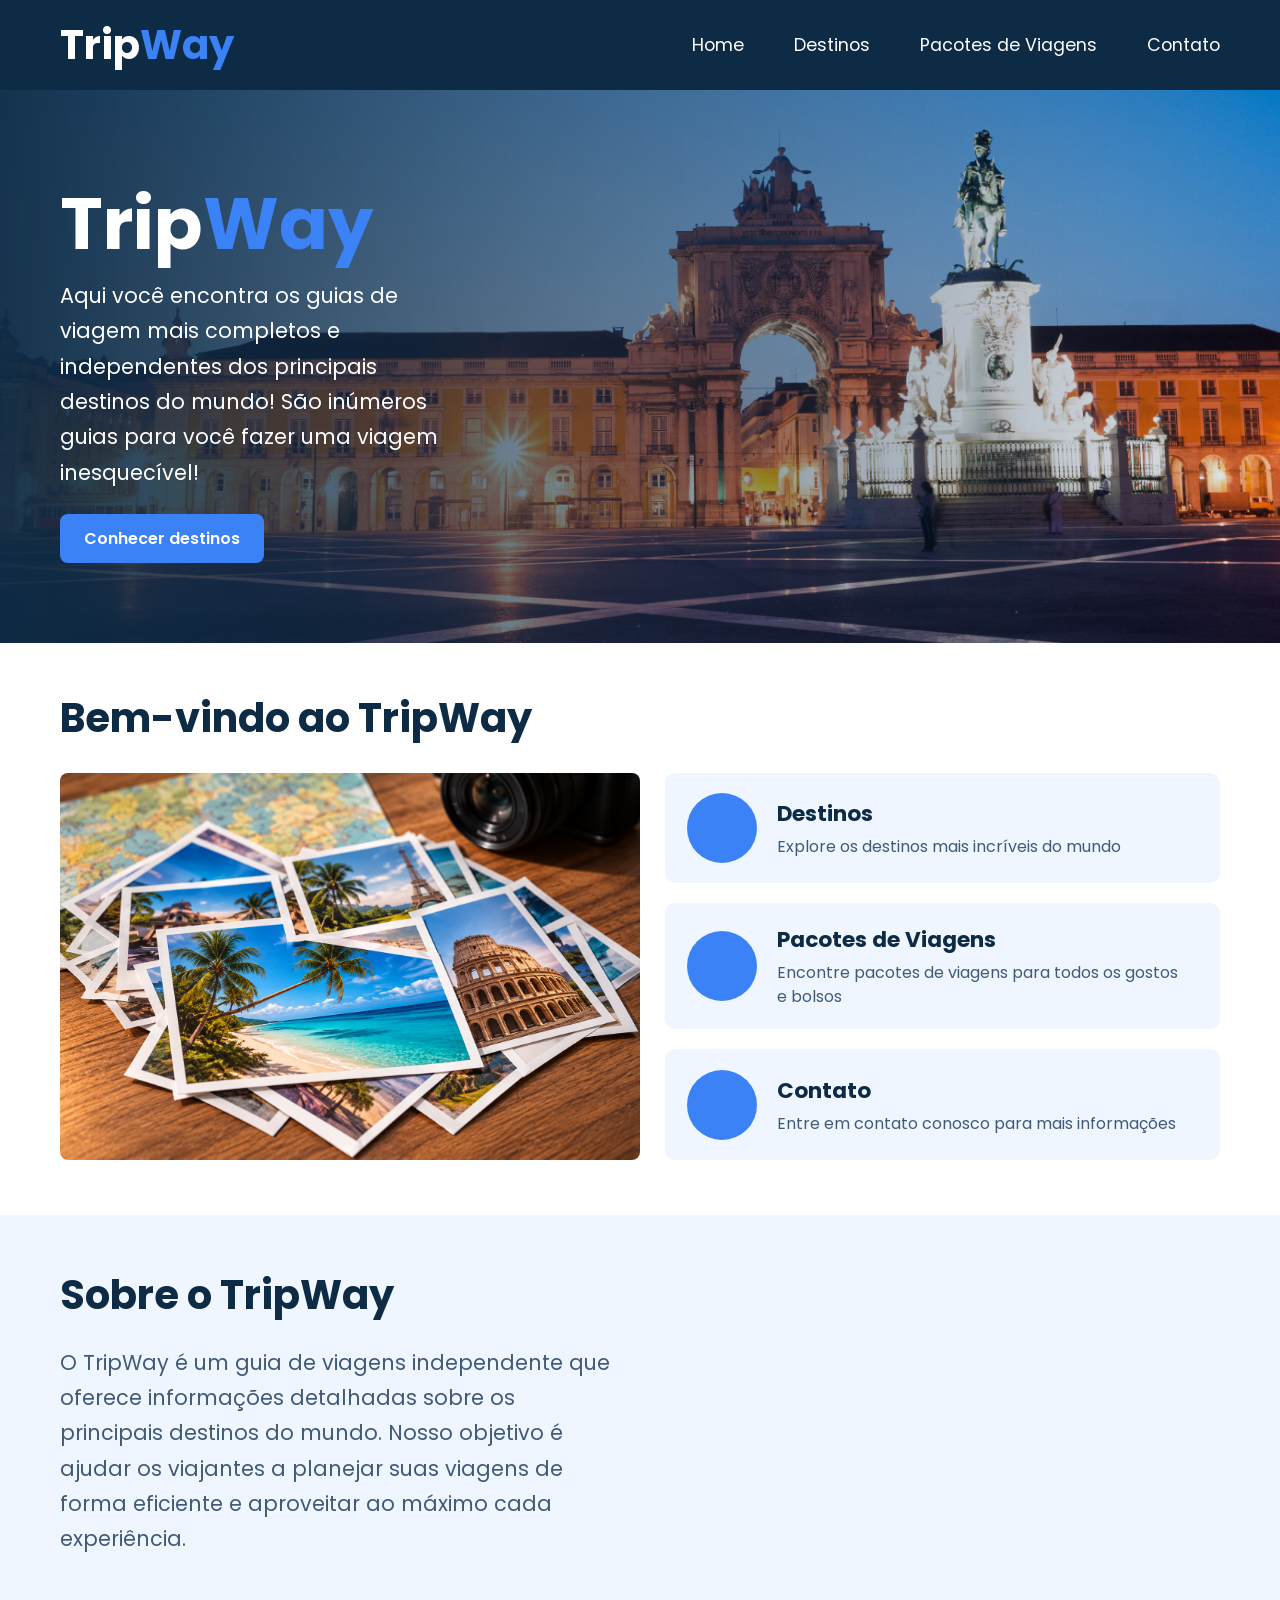
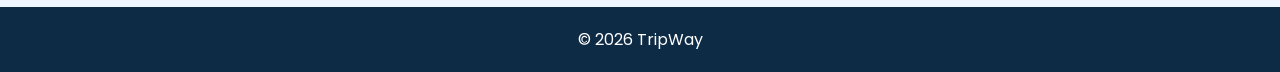
==== commit 6890e580: "Arrumando destinos.css" ====
--- a/index.html
+++ b/index.html
@@ -1,13 +1,16 @@
-
 <!doctype html>
 <html lang="pt-br">
+
 <head>
     <meta charset="UTF-8">
     <meta name="viewport" content="width=device-width, initial-scale=1.0">
     <link rel="stylesheet" href="./css/style.css">
-    <link rel="stylesheet" href="https://cdnjs.cloudflare.com/ajax/libs/font-awesome/6.5.1/css/all.min.css">
+    <link rel="preconnect" href="https://fonts.googleapis.com">
+    <link rel="preconnect" href="https://fonts.gstatic.com" crossorigin>
+    <link href="https://fonts.googleapis.com/css2?family=Poppins:wght@400;600;700&display=swap" rel="stylesheet">
     <title>TripWay - Guia de Viagens</title>
 </head>
+
 <body>
 
     <!-- NAVEGAÇÃO -->
@@ -44,11 +47,7 @@
 
             <div class="content">
 
-                <img
-                    class="home-image"
-                    src="./images/homeimage.png"
-                    alt="Pilha de fotografias de viagens"
-                >
+                <img class="home-image" src="./images/homeimage.png" alt="Pilha de fotografias de viagens">
 
                 <div class="nav-links">
 
@@ -122,4 +121,5 @@
     </footer>
 
 </body>
-</html>
+
+</html>
--- a/css/style.css
+++ b/css/style.css
@@ -92,6 +92,26 @@
     line-height: 1.7;
 }
 
+.btn {
+    display: inline-block;
+    padding: 0.75rem 1.5rem;
+    background-color: var(--element-color);
+    color: var(--background-color);
+    border-radius: 8px;
+    text-decoration: none;
+    font-weight: 600;
+    transition: 0.2s;
+}
+
+.btn:hover {
+    background-color: var(--primary-color);
+}
+
+.header-container .btn {
+    align-self: flex-start;
+    margin-top: 1.5rem;
+}
+
 main {
     background-color: var(--background-color);
 }
@@ -240,22 +260,12 @@
     color: var(--background-color);
 }
 
-.btn {
-    display: inline-block;
-    padding: 0.75rem 1.5rem;
-    background-color: var(--element-color);
-    color: var(--background-color);
-    border-radius: 8px;
-    text-decoration: none;
-    font-weight: 600;
-    transition: 0.2s;
-}
-
-.btn:hover {
-    background-color: var(--primary-color);
-}
-
 /* RESPONSIVIDADE */
+
+@media (max-width: 1024px) {
+    main { padding: 30px; }
+    .hero-title { font-size: 3.5rem; }
+}
 
 @media (max-width: 850px) {
 
@@ -336,10 +346,4 @@
     .about-illustration {
         width: 100%;
     }
-}
-
-@media (max-width: 1024px) {
-    main { padding: 30px; }
-    .hero-title { font-size: 3.5rem; }
-    .destination-item { gap: 25px; }
 }
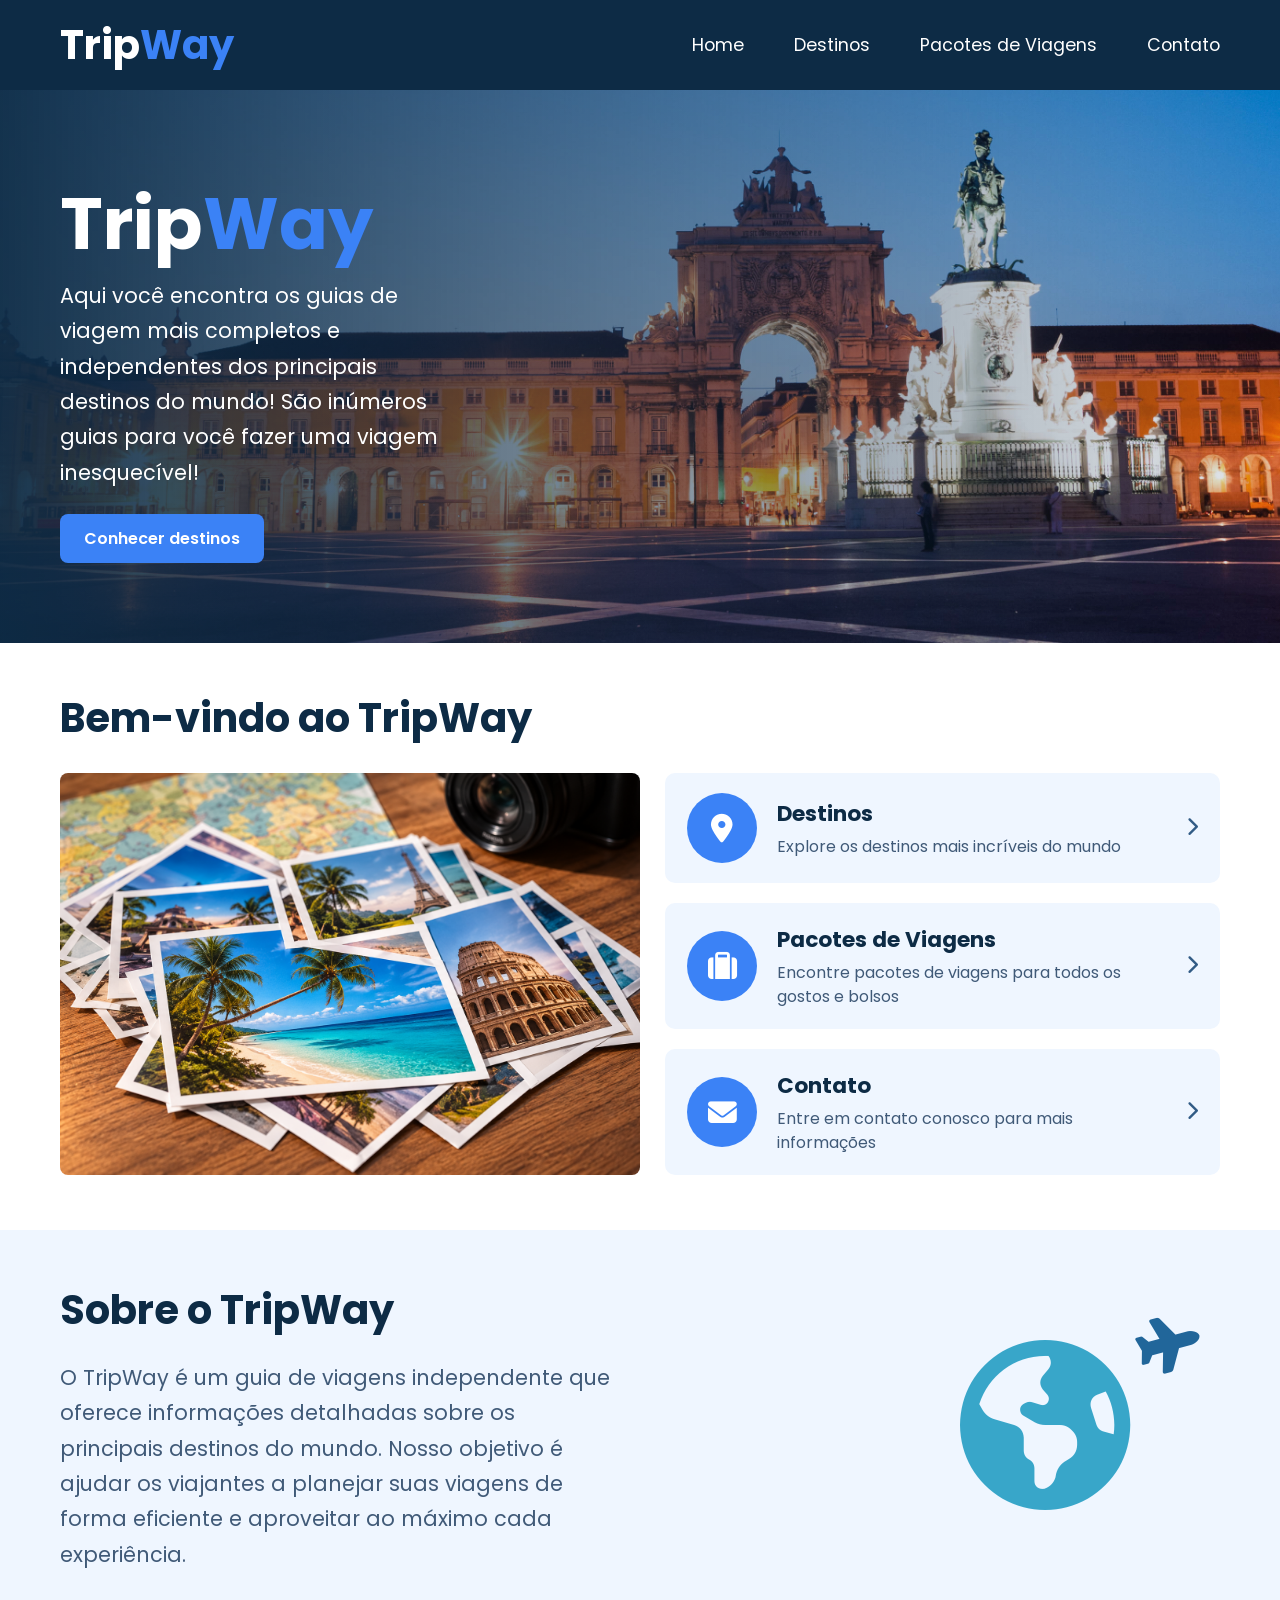
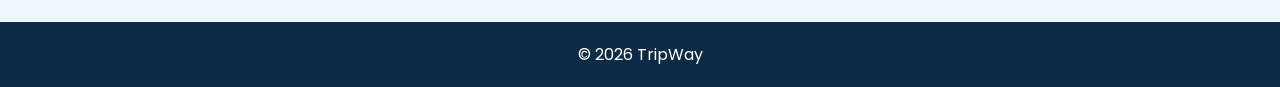
==== commit e40ec1d5: "Arrumando erros" ====
--- a/index.html
+++ b/index.html
@@ -8,6 +8,7 @@
     <link rel="preconnect" href="https://fonts.googleapis.com">
     <link rel="preconnect" href="https://fonts.gstatic.com" crossorigin>
     <link href="https://fonts.googleapis.com/css2?family=Poppins:wght@400;600;700&display=swap" rel="stylesheet">
+    <link rel="stylesheet" href="https://cdnjs.cloudflare.com/ajax/libs/font-awesome/6.5.1/css/all.min.css">
     <title>TripWay - Guia de Viagens</title>
 </head>
 
--- a/css/style.css
+++ b/css/style.css
@@ -85,13 +85,6 @@
     line-height: 1.7;
 }
 
-.header-container h4 {
-    max-width: 400px;
-    color: var(--background-color);
-    font-size: 1.3rem;
-    line-height: 1.7;
-}
-
 .btn {
     display: inline-block;
     padding: 0.75rem 1.5rem;
@@ -263,7 +256,6 @@
 /* RESPONSIVIDADE */
 
 @media (max-width: 1024px) {
-    main { padding: 30px; }
     .hero-title { font-size: 3.5rem; }
 }
 
